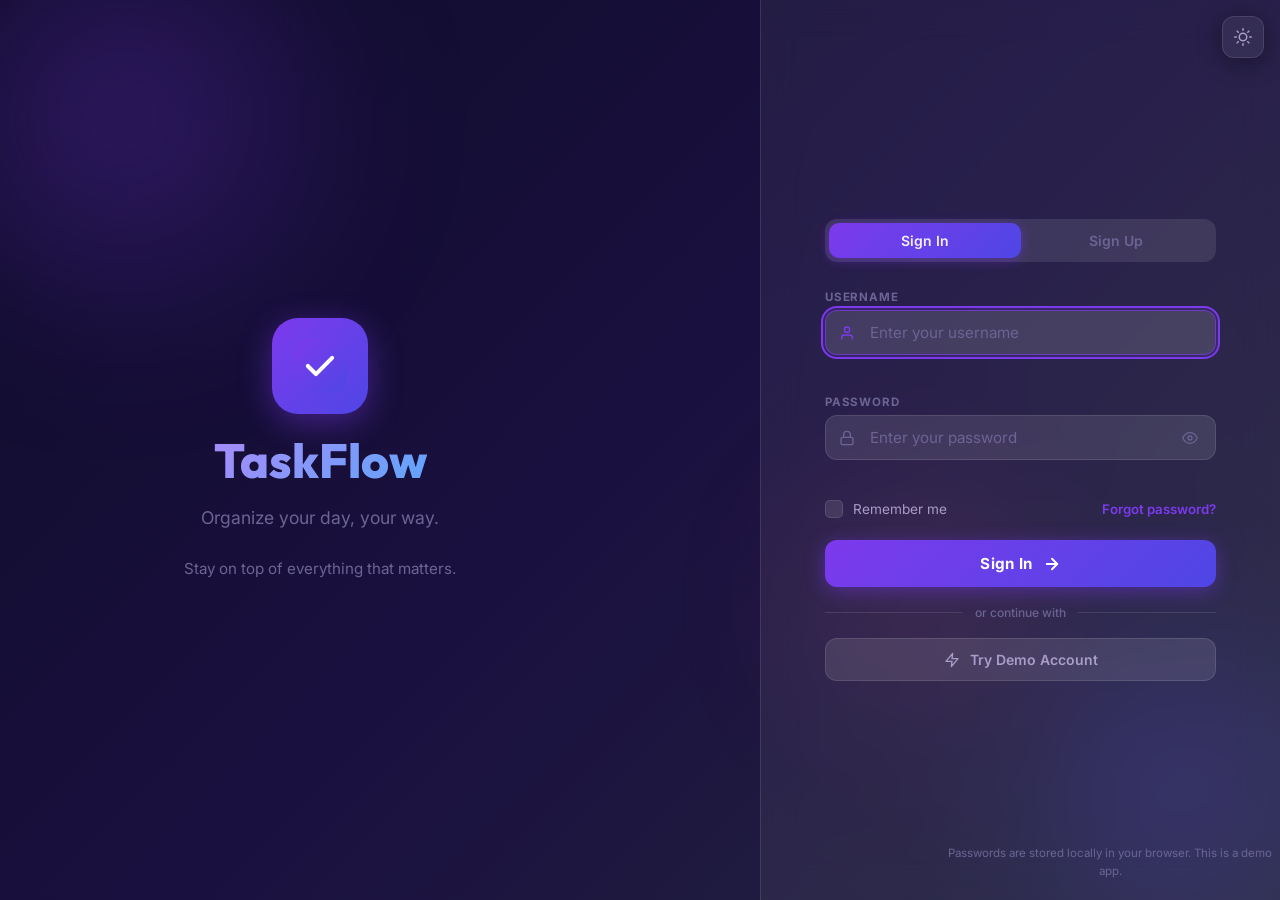
==== login.html @ 22627d4f "Initial commit: TaskFlow To-Do App with login page, glassmorphism UI, drag-and-drop, local storage, " ====
<!DOCTYPE html>
<html lang="en" data-theme="dark">
<head>
  <meta charset="UTF-8" />
  <meta name="viewport" content="width=device-width, initial-scale=1.0" />
  <meta name="description" content="Sign in or create an account to access TaskFlow — your modern to-do list app." />
  <title>TaskFlow — Sign In</title>

  <!-- Google Fonts -->
  <link rel="preconnect" href="https://fonts.googleapis.com" />
  <link rel="preconnect" href="https://fonts.gstatic.com" crossorigin />
  <link href="https://fonts.googleapis.com/css2?family=Inter:wght@300;400;500;600;700;800&family=Outfit:wght@400;600;700;800&display=swap" rel="stylesheet" />

  <link rel="stylesheet" href="login.css" />
</head>
<body>

  <!-- ── Animated background orbs ── -->
  <div class="bg-orbs" aria-hidden="true">
    <div class="orb orb-1"></div>
    <div class="orb orb-2"></div>
    <div class="orb orb-3"></div>
  </div>

  <!-- ── Toast ── -->
  <div id="toast-container" class="toast-container" aria-live="polite" aria-atomic="true"></div>

  <!-- ── Main auth card ── -->
  <main class="auth-wrapper" role="main">

    <!-- Logo / Brand -->
    <div class="auth-brand">
      <div class="brand-logo" aria-hidden="true">
        <svg width="40" height="40" viewBox="0 0 40 40" fill="none" xmlns="http://www.w3.org/2000/svg">
          <rect width="40" height="40" rx="12" fill="url(#brandGrad)"/>
          <path d="M11 20l6 6 12-12" stroke="white" stroke-width="3" stroke-linecap="round" stroke-linejoin="round"/>
          <defs>
            <linearGradient id="brandGrad" x1="0" y1="0" x2="40" y2="40" gradientUnits="userSpaceOnUse">
              <stop stop-color="#7C3AED"/>
              <stop offset="1" stop-color="#4F46E5"/>
            </linearGradient>
          </defs>
        </svg>
      </div>
      <h1 class="brand-name">TaskFlow</h1>
      <p class="brand-tagline">Organize your day, your way.</p>
    </div>

    <!-- Auth Card -->
    <div class="auth-card glass-card" id="auth-card">

      <!-- Tab switcher -->
      <div class="auth-tabs" role="tablist" aria-label="Sign in or create account">
        <button
          class="auth-tab active"
          id="tab-signin"
          role="tab"
          aria-selected="true"
          aria-controls="panel-signin"
          data-tab="signin"
        >Sign In</button>
        <button
          class="auth-tab"
          id="tab-signup"
          role="tab"
          aria-selected="false"
          aria-controls="panel-signup"
          data-tab="signup"
        >Sign Up</button>
        <span class="auth-tab-indicator" id="tab-indicator"></span>
      </div>

      <!-- ─── SIGN IN PANEL ─── -->
      <div class="auth-panel" id="panel-signin" role="tabpanel" aria-labelledby="tab-signin">
        <form id="signin-form" class="auth-form" novalidate autocomplete="on">
          <!-- Username -->
          <div class="field-group">
            <label class="field-label" for="signin-username">Username</label>
            <div class="field-wrap" id="signin-username-wrap">
              <span class="field-icon">
                <svg width="16" height="16" viewBox="0 0 24 24" fill="none" stroke="currentColor" stroke-width="2" stroke-linecap="round" stroke-linejoin="round"><path d="M20 21v-2a4 4 0 0 0-4-4H8a4 4 0 0 0-4 4v2"/><circle cx="12" cy="7" r="4"/></svg>
              </span>
              <input
                type="text"
                id="signin-username"
                class="field-input"
                placeholder="Enter your username"
                autocomplete="username"
                aria-required="true"
                aria-describedby="signin-username-error"
                maxlength="32"
              />
            </div>
            <span class="field-error" id="signin-username-error" role="alert" aria-live="polite"></span>
          </div>

          <!-- Password -->
          <div class="field-group">
            <label class="field-label" for="signin-password">Password</label>
            <div class="field-wrap" id="signin-password-wrap">
              <span class="field-icon">
                <svg width="16" height="16" viewBox="0 0 24 24" fill="none" stroke="currentColor" stroke-width="2" stroke-linecap="round" stroke-linejoin="round"><rect x="3" y="11" width="18" height="11" rx="2" ry="2"/><path d="M7 11V7a5 5 0 0 1 10 0v4"/></svg>
              </span>
              <input
                type="password"
                id="signin-password"
                class="field-input"
                placeholder="Enter your password"
                autocomplete="current-password"
                aria-required="true"
                aria-describedby="signin-password-error"
                maxlength="64"
              />
              <button type="button" class="toggle-pw-btn" data-target="signin-password" aria-label="Show password" title="Toggle password visibility">
                <svg class="eye-open" width="16" height="16" viewBox="0 0 24 24" fill="none" stroke="currentColor" stroke-width="2" stroke-linecap="round" stroke-linejoin="round"><path d="M1 12s4-8 11-8 11 8 11 8-4 8-11 8-11-8-11-8z"/><circle cx="12" cy="12" r="3"/></svg>
                <svg class="eye-closed" width="16" height="16" viewBox="0 0 24 24" fill="none" stroke="currentColor" stroke-width="2" stroke-linecap="round" stroke-linejoin="round" style="display:none"><path d="M17.94 17.94A10.07 10.07 0 0 1 12 20c-7 0-11-8-11-8a18.45 18.45 0 0 1 5.06-5.94"/><path d="M9.9 4.24A9.12 9.12 0 0 1 12 4c7 0 11 8 11 8a18.5 18.5 0 0 1-2.16 3.19"/><line x1="1" y1="1" x2="23" y2="23"/></svg>
              </button>
            </div>
            <span class="field-error" id="signin-password-error" role="alert" aria-live="polite"></span>
          </div>

          <!-- Remember me + Forgot -->
          <div class="form-row-inline">
            <label class="checkbox-label">
              <input type="checkbox" id="remember-me" class="custom-checkbox" />
              <span class="checkbox-visual"></span>
              Remember me
            </label>
            <button type="button" class="link-btn" id="forgot-pw-btn">Forgot password?</button>
          </div>

          <!-- Submit -->
          <button type="submit" class="btn-auth" id="signin-btn">
            <span class="btn-auth-text">Sign In</span>
            <span class="btn-auth-spinner spinner" aria-hidden="true" hidden></span>
            <svg class="btn-auth-arrow" width="18" height="18" viewBox="0 0 24 24" fill="none" stroke="currentColor" stroke-width="2.5" stroke-linecap="round" stroke-linejoin="round"><line x1="5" y1="12" x2="19" y2="12"/><polyline points="12 5 19 12 12 19"/></svg>
          </button>

          <!-- Divider -->
          <div class="divider"><span>or continue with</span></div>

          <!-- Demo account shortcut -->
          <button type="button" class="btn-demo" id="demo-login-btn">
            <svg width="16" height="16" viewBox="0 0 24 24" fill="none" stroke="currentColor" stroke-width="2" stroke-linecap="round" stroke-linejoin="round"><polygon points="13 2 3 14 12 14 11 22 21 10 12 10 13 2"/></svg>
            Try Demo Account
          </button>
        </form>
      </div><!-- /panel-signin -->

      <!-- ─── SIGN UP PANEL ─── -->
      <div class="auth-panel hidden" id="panel-signup" role="tabpanel" aria-labelledby="tab-signup">
        <form id="signup-form" class="auth-form" novalidate autocomplete="on">

          <!-- Full Name -->
          <div class="field-group">
            <label class="field-label" for="signup-name">Full Name</label>
            <div class="field-wrap" id="signup-name-wrap">
              <span class="field-icon">
                <svg width="16" height="16" viewBox="0 0 24 24" fill="none" stroke="currentColor" stroke-width="2" stroke-linecap="round" stroke-linejoin="round"><path d="M20 21v-2a4 4 0 0 0-4-4H8a4 4 0 0 0-4 4v2"/><circle cx="12" cy="7" r="4"/></svg>
              </span>
              <input
                type="text"
                id="signup-name"
                class="field-input"
                placeholder="Your full name"
                autocomplete="name"
                aria-required="true"
                aria-describedby="signup-name-error"
                maxlength="64"
              />
            </div>
            <span class="field-error" id="signup-name-error" role="alert" aria-live="polite"></span>
          </div>

          <!-- Username -->
          <div class="field-group">
            <label class="field-label" for="signup-username">Username</label>
            <div class="field-wrap" id="signup-username-wrap">
              <span class="field-icon">
                <svg width="16" height="16" viewBox="0 0 24 24" fill="none" stroke="currentColor" stroke-width="2" stroke-linecap="round" stroke-linejoin="round"><circle cx="12" cy="12" r="4"/><path d="M16 8v5a3 3 0 0 0 6 0v-1a10 10 0 1 0-3.92 7.94"/></svg>
              </span>
              <input
                type="text"
                id="signup-username"
                class="field-input"
                placeholder="Choose a username"
                autocomplete="username"
                aria-required="true"
                aria-describedby="signup-username-error"
                maxlength="32"
              />
            </div>
            <span class="field-error" id="signup-username-error" role="alert" aria-live="polite"></span>
          </div>

          <!-- Password -->
          <div class="field-group">
            <label class="field-label" for="signup-password">Password</label>
            <div class="field-wrap" id="signup-password-wrap">
              <span class="field-icon">
                <svg width="16" height="16" viewBox="0 0 24 24" fill="none" stroke="currentColor" stroke-width="2" stroke-linecap="round" stroke-linejoin="round"><rect x="3" y="11" width="18" height="11" rx="2" ry="2"/><path d="M7 11V7a5 5 0 0 1 10 0v4"/></svg>
              </span>
              <input
                type="password"
                id="signup-password"
                class="field-input"
                placeholder="Create a strong password"
                autocomplete="new-password"
                aria-required="true"
                aria-describedby="signup-password-hint signup-password-error"
                maxlength="64"
              />
              <button type="button" class="toggle-pw-btn" data-target="signup-password" aria-label="Show password" title="Toggle password visibility">
                <svg class="eye-open" width="16" height="16" viewBox="0 0 24 24" fill="none" stroke="currentColor" stroke-width="2" stroke-linecap="round" stroke-linejoin="round"><path d="M1 12s4-8 11-8 11 8 11 8-4 8-11 8-11-8-11-8z"/><circle cx="12" cy="12" r="3"/></svg>
                <svg class="eye-closed" width="16" height="16" viewBox="0 0 24 24" fill="none" stroke="currentColor" stroke-width="2" stroke-linecap="round" stroke-linejoin="round" style="display:none"><path d="M17.94 17.94A10.07 10.07 0 0 1 12 20c-7 0-11-8-11-8a18.45 18.45 0 0 1 5.06-5.94"/><path d="M9.9 4.24A9.12 9.12 0 0 1 12 4c7 0 11 8 11 8a18.5 18.5 0 0 1-2.16 3.19"/><line x1="1" y1="1" x2="23" y2="23"/></svg>
              </button>
            </div>
            <!-- Password strength bar -->
            <div class="pw-strength-bar" id="pw-strength-bar" aria-hidden="true">
              <div class="pw-strength-fill" id="pw-strength-fill"></div>
            </div>
            <span class="pw-strength-label" id="pw-strength-label" aria-live="polite"></span>
            <span class="field-error" id="signup-password-error" role="alert" aria-live="polite"></span>
          </div>

          <!-- Confirm Password -->
          <div class="field-group">
            <label class="field-label" for="signup-confirm">Confirm Password</label>
            <div class="field-wrap" id="signup-confirm-wrap">
              <span class="field-icon">
                <svg width="16" height="16" viewBox="0 0 24 24" fill="none" stroke="currentColor" stroke-width="2" stroke-linecap="round" stroke-linejoin="round"><path d="M12 22s8-4 8-10V5l-8-3-8 3v7c0 6 8 10 8 10z"/></svg>
              </span>
              <input
                type="password"
                id="signup-confirm"
                class="field-input"
                placeholder="Re-enter your password"
                autocomplete="new-password"
                aria-required="true"
                aria-describedby="signup-confirm-error"
                maxlength="64"
              />
            </div>
            <span class="field-error" id="signup-confirm-error" role="alert" aria-live="polite"></span>
          </div>

          <!-- Terms -->
          <label class="checkbox-label" for="accept-terms">
            <input type="checkbox" id="accept-terms" class="custom-checkbox" aria-required="true" />
            <span class="checkbox-visual"></span>
            I agree to the <button type="button" class="link-btn">Terms of Service</button>
          </label>

          <!-- Submit -->
          <button type="submit" class="btn-auth" id="signup-btn">
            <span class="btn-auth-text">Create Account</span>
            <span class="btn-auth-spinner spinner" aria-hidden="true" hidden></span>
            <svg class="btn-auth-arrow" width="18" height="18" viewBox="0 0 24 24" fill="none" stroke="currentColor" stroke-width="2.5" stroke-linecap="round" stroke-linejoin="round"><line x1="5" y1="12" x2="19" y2="12"/><polyline points="12 5 19 12 12 19"/></svg>
          </button>
        </form>
      </div><!-- /panel-signup -->

    </div><!-- /auth-card -->

    <!-- Footer note -->
    <p class="auth-footer-note">
      Passwords are stored locally in your browser. This is a demo app.
    </p>

  </main>

  <!-- Theme toggle (floating) -->
  <button id="theme-toggle-btn" class="theme-float-btn" aria-label="Toggle dark/light mode" title="Toggle theme (Ctrl+D)">
    <svg id="theme-icon-dark" width="18" height="18" viewBox="0 0 24 24" fill="none" stroke="currentColor" stroke-width="2" stroke-linecap="round" stroke-linejoin="round"><circle cx="12" cy="12" r="5"/><line x1="12" y1="1" x2="12" y2="3"/><line x1="12" y1="21" x2="12" y2="23"/><line x1="4.22" y1="4.22" x2="5.64" y2="5.64"/><line x1="18.36" y1="18.36" x2="19.78" y2="19.78"/><line x1="1" y1="12" x2="3" y2="12"/><line x1="21" y1="12" x2="23" y2="12"/><line x1="4.22" y1="19.78" x2="5.64" y2="18.36"/><line x1="18.36" y1="5.64" x2="19.78" y2="4.22"/></svg>
    <svg id="theme-icon-light" width="18" height="18" viewBox="0 0 24 24" fill="none" stroke="currentColor" stroke-width="2" stroke-linecap="round" stroke-linejoin="round" style="display:none"><path d="M21 12.79A9 9 0 1 1 11.21 3 7 7 0 0 0 21 12.79z"/></svg>
  </button>

  <script src="login.js"></script>
</body>
</html>
---- login.css ----
/* ===================================================================
   TaskFlow — Login Page | login.css
   Fully responsive: mobile-first → desktop
   =================================================================== */

/* ─── 1. SHARED TOKENS (mirrors main app) ─── */
:root {
  --bg-start:  #0f0c29;
  --bg-mid:    #1a1040;
  --bg-end:    #24243e;

  --surface-1:     rgba(255,255,255,0.06);
  --surface-2:     rgba(255,255,255,0.10);
  --surface-hover: rgba(255,255,255,0.13);
  --border:        rgba(255,255,255,0.11);
  --border-focus:  rgba(124,58,237,0.70);

  --text-primary:   #f0eeff;
  --text-secondary: #a89ec9;
  --text-muted:     #6b6494;

  --accent:       #7C3AED;
  --accent-hover: #6d28d9;
  --accent-glow:  rgba(124,58,237,0.45);
  --accent-light: rgba(124,58,237,0.18);

  --success:      #10b981;
  --warning:      #f59e0b;
  --danger:       #ef4444;
  --danger-light: rgba(239,68,68,0.15);

  --font-sans:    'Inter',  system-ui, sans-serif;
  --font-heading: 'Outfit', system-ui, sans-serif;

  --radius-sm:   6px;
  --radius-md:   12px;
  --radius-lg:   18px;
  --radius-xl:   24px;
  --radius-full: 9999px;

  --shadow-md: 0 4px 24px rgba(0,0,0,0.4);
  --shadow-lg: 0 8px 48px rgba(0,0,0,0.55);

  --transition: 0.22s ease;
}

/* ─── Light theme ─── */
[data-theme="light"] {
  --bg-start: #f3f0ff;
  --bg-mid:   #eef2ff;
  --bg-end:   #faf5ff;

  --surface-1:     rgba(124,58,237,0.05);
  --surface-2:     rgba(124,58,237,0.09);
  --surface-hover: rgba(124,58,237,0.13);
  --border:        rgba(124,58,237,0.16);

  --text-primary:   #1e1b4b;
  --text-secondary: #4c1d95;
  --text-muted:     #7c6fa0;
}

/* ─── 2. RESET ─── */
*, *::before, *::after { box-sizing: border-box; margin: 0; padding: 0; }
html { font-size: 16px; scroll-behavior: smooth; }
body {
  font-family: var(--font-sans);
  min-height: 100vh;
  display: flex;
  align-items: center;
  justify-content: center;
  background: linear-gradient(135deg, var(--bg-start), var(--bg-mid) 50%, var(--bg-end));
  background-attachment: fixed;
  color: var(--text-primary);
  padding: 20px 16px;
  overflow-x: hidden;
  transition: background 0.4s ease, color 0.4s ease;
}
button { cursor: pointer; font-family: inherit; border: none; background: none; }
input  { font-family: inherit; }
ul { list-style: none; }
::selection { background: var(--accent-light); }

/* ─── 3. ANIMATED BG ORBS ─── */
.bg-orbs {
  position: fixed;
  inset: 0;
  pointer-events: none;
  z-index: 0;
  overflow: hidden;
}
.orb {
  position: absolute;
  border-radius: 50%;
  filter: blur(80px);
  opacity: 0.35;
  animation: floatOrb 18s ease-in-out infinite;
}
.orb-1 {
  width: min(500px, 80vw);
  height: min(500px, 80vw);
  background: radial-gradient(circle, #7C3AED, transparent 70%);
  top: -15%;
  left: -10%;
  animation-duration: 20s;
}
.orb-2 {
  width: min(400px, 65vw);
  height: min(400px, 65vw);
  background: radial-gradient(circle, #4F46E5, transparent 70%);
  bottom: -10%;
  right: -8%;
  animation-duration: 25s;
  animation-delay: -8s;
}
.orb-3 {
  width: min(300px, 50vw);
  height: min(300px, 50vw);
  background: radial-gradient(circle, #ec4899, transparent 70%);
  top: 50%;
  left: 60%;
  animation-duration: 30s;
  animation-delay: -15s;
  opacity: 0.20;
}
@keyframes floatOrb {
  0%,100% { transform: translate(0, 0) scale(1); }
  33%      { transform: translate(30px, -40px) scale(1.05); }
  66%      { transform: translate(-20px, 20px) scale(0.95); }
}

/* ─── 4. TOAST ─── */
.toast-container {
  position: fixed;
  bottom: 20px;
  right: 20px;
  z-index: 9999;
  display: flex;
  flex-direction: column;
  gap: 10px;
  pointer-events: none;
  max-width: calc(100vw - 40px);
}
.toast {
  display: flex;
  align-items: center;
  gap: 12px;
  padding: 13px 18px;
  border-radius: var(--radius-lg);
  background: var(--surface-1);
  backdrop-filter: blur(20px);
  -webkit-backdrop-filter: blur(20px);
  border: 1px solid var(--border);
  box-shadow: var(--shadow-lg);
  font-size: 0.875rem;
  font-weight: 500;
  color: var(--text-primary);
  pointer-events: all;
  position: relative;
  overflow: hidden;
  animation: toastIn 0.35s cubic-bezier(0.34,1.56,0.64,1);
}
.toast::before { content:''; position:absolute; left:0; top:0; height:100%; width:4px; }
.toast.success::before { background: var(--success); }
.toast.error::before   { background: var(--danger);  }
.toast.warning::before { background: var(--warning); }
.toast.info::before    { background: #3b82f6; }
.toast.hide { animation: toastOut 0.28s ease forwards; }
.toast-icon { font-size: 1.1rem; flex-shrink: 0; }
@keyframes toastIn  { from { opacity:0; transform:translateX(40px) scale(0.9); } to { opacity:1; transform:none; } }
@keyframes toastOut { from { opacity:1; transform:none; } to { opacity:0; transform:translateX(40px) scale(0.9); } }

/* ─── 5. GLASS CARD ─── */
.glass-card {
  background: var(--surface-1);
  backdrop-filter: blur(20px);
  -webkit-backdrop-filter: blur(20px);
  border: 1px solid var(--border);
  border-radius: var(--radius-xl);
  box-shadow: var(--shadow-lg);
}

/* ─── 6. AUTH WRAPPER — LAYOUT ─── */
.auth-wrapper {
  position: relative;
  z-index: 10;
  width: 100%;
  max-width: 460px;
  display: flex;
  flex-direction: column;
  align-items: center;
  gap: 24px;
}

/* ─── 7. BRAND / LOGO ─── */
.auth-brand {
  display: flex;
  flex-direction: column;
  align-items: center;
  gap: 8px;
  text-align: center;
}
.brand-logo {
  width: 64px;
  height: 64px;
  display: flex;
  align-items: center;
  justify-content: center;
  border-radius: 18px;
  background: linear-gradient(135deg,#7C3AED,#4F46E5);
  box-shadow: 0 8px 32px var(--accent-glow);
  animation: logoPulse 3s ease-in-out infinite;
}
.brand-logo svg { width: 36px; height: 36px; }
@keyframes logoPulse {
  0%,100% { box-shadow: 0 8px 32px var(--accent-glow); }
  50%      { box-shadow: 0 8px 48px rgba(124,58,237,0.65); }
}
.brand-name {
  font-family: var(--font-heading);
  font-size: clamp(1.6rem, 5vw, 2rem);
  font-weight: 800;
  background: linear-gradient(135deg,#a78bfa,#60a5fa);
  -webkit-background-clip: text;
  -webkit-text-fill-color: transparent;
  background-clip: text;
  line-height: 1.1;
}
.brand-tagline {
  font-size: clamp(0.8rem, 2.5vw, 0.9rem);
  color: var(--text-muted);
  font-weight: 400;
}

/* ─── 8. AUTH CARD ─── */
.auth-card {
  width: 100%;
  padding: clamp(20px, 5vw, 36px);
  display: flex;
  flex-direction: column;
  gap: 24px;
}

/* ─── 9. TABS ─── */
.auth-tabs {
  position: relative;
  display: flex;
  background: var(--surface-2);
  border-radius: var(--radius-md);
  padding: 4px;
  gap: 0;
}
.auth-tab {
  flex: 1;
  padding: 9px 16px;
  font-size: clamp(0.8rem, 2.5vw, 0.875rem);
  font-weight: 600;
  color: var(--text-muted);
  border-radius: calc(var(--radius-md) - 2px);
  transition: color var(--transition);
  position: relative;
  z-index: 1;
  background: transparent;
  text-align: center;
}
.auth-tab.active { color: var(--text-primary); }
.auth-tab-indicator {
  position: absolute;
  top: 4px;
  bottom: 4px;
  left: 4px;
  width: calc(50% - 4px);
  background: linear-gradient(135deg,var(--accent),#4F46E5);
  border-radius: calc(var(--radius-md) - 2px);
  box-shadow: 0 2px 12px var(--accent-glow);
  transition: transform 0.3s cubic-bezier(0.4,0,0.2,1);
  z-index: 0;
}
.auth-tab-indicator.signup { transform: translateX(100%); }

/* ─── 10. PANELS ─── */
.auth-panel { display: flex; flex-direction: column; }
.auth-panel.hidden { display: none; }

/* ─── 11. FORM ─── */
.auth-form {
  display: flex;
  flex-direction: column;
  gap: 16px;
}

/* ─── 12. FIELD GROUP ─── */
.field-group {
  display: flex;
  flex-direction: column;
  gap: 6px;
}
.field-label {
  font-size: 0.72rem;
  font-weight: 700;
  letter-spacing: 0.07em;
  text-transform: uppercase;
  color: var(--text-muted);
}
.field-wrap {
  position: relative;
  display: flex;
  align-items: center;
}
.field-icon {
  position: absolute;
  left: 14px;
  color: var(--text-muted);
  display: flex;
  align-items: center;
  pointer-events: none;
  transition: color var(--transition);
  flex-shrink: 0;
}
.field-input {
  width: 100%;
  padding: 12px 44px 12px 44px;
  background: var(--surface-2);
  border: 1.5px solid var(--border);
  border-radius: var(--radius-md);
  color: var(--text-primary);
  font-size: clamp(0.85rem, 2.5vw, 0.95rem);
  outline: none;
  transition: border-color var(--transition), box-shadow var(--transition), background var(--transition);
}
.field-input::placeholder { color: var(--text-muted); }
.field-input:focus {
  border-color: var(--border-focus);
  box-shadow: 0 0 0 3px rgba(124,58,237,0.18);
  background: var(--surface-hover);
}
/* Icon turns accent when input focused */
.field-wrap:focus-within .field-icon { color: var(--accent); }

/* Validation states */
.field-wrap.valid   .field-input { border-color: var(--success); }
.field-wrap.invalid .field-input { border-color: var(--danger); box-shadow: 0 0 0 3px rgba(239,68,68,0.15); }

.field-error {
  font-size: 0.75rem;
  color: var(--danger);
  min-height: 16px;
  transition: opacity var(--transition);
}
.field-error:empty { opacity: 0; }

/* Toggle password button */
.toggle-pw-btn {
  position: absolute;
  right: 12px;
  display: flex;
  align-items: center;
  justify-content: center;
  width: 28px;
  height: 28px;
  color: var(--text-muted);
  border-radius: var(--radius-sm);
  transition: color var(--transition), background var(--transition);
}
.toggle-pw-btn:hover { color: var(--text-primary); background: var(--surface-hover); }

/* No right-padding when no toggle button */
.field-wrap:not(:has(.toggle-pw-btn)) .field-input { padding-right: 14px; }

/* ─── 13. INLINE ROW ─── */
.form-row-inline {
  display: flex;
  align-items: center;
  justify-content: space-between;
  flex-wrap: wrap;
  gap: 8px;
}

/* ─── 14. CHECKBOX ─── */
.checkbox-label {
  display: flex;
  align-items: center;
  gap: 10px;
  font-size: 0.85rem;
  color: var(--text-secondary);
  cursor: pointer;
  user-select: none;
  flex-wrap: wrap;
}
.custom-checkbox { position: absolute; opacity: 0; width: 0; height: 0; }
.checkbox-visual {
  width: 18px;
  height: 18px;
  min-width: 18px;
  border-radius: 5px;
  border: 1.5px solid var(--border);
  background: var(--surface-2);
  display: flex;
  align-items: center;
  justify-content: center;
  transition: all var(--transition);
  position: relative;
}
.custom-checkbox:checked + .checkbox-visual {
  background: linear-gradient(135deg,var(--accent),#4F46E5);
  border-color: transparent;
  box-shadow: 0 2px 8px var(--accent-glow);
}
.custom-checkbox:checked + .checkbox-visual::after {
  content: '';
  display: block;
  width: 10px;
  height: 6px;
  border-left: 2px solid #fff;
  border-bottom: 2px solid #fff;
  transform: rotate(-45deg) translate(1px,-1px);
}
.custom-checkbox:focus-visible + .checkbox-visual { outline: 2px solid var(--accent); outline-offset: 2px; }

/* ─── 15. LINK BUTTON ─── */
.link-btn {
  font-size: 0.83rem;
  font-weight: 600;
  color: var(--accent);
  background: none;
  border: none;
  padding: 0;
  cursor: pointer;
  transition: opacity var(--transition);
  text-decoration: underline;
  text-decoration-color: transparent;
  text-underline-offset: 2px;
}
.link-btn:hover { opacity: 0.8; text-decoration-color: currentColor; }

/* ─── 16. PRIMARY AUTH BUTTON ─── */
.btn-auth {
  width: 100%;
  display: flex;
  align-items: center;
  justify-content: center;
  gap: 10px;
  padding: 14px 20px;
  margin-top: 4px;
  background: linear-gradient(135deg,var(--accent),#4F46E5);
  color: #fff;
  border-radius: var(--radius-md);
  font-size: clamp(0.875rem, 2.5vw, 0.95rem);
  font-weight: 700;
  letter-spacing: 0.02em;
  box-shadow: 0 4px 20px var(--accent-glow);
  transition: filter var(--transition), transform var(--transition), box-shadow var(--transition);
  border: none;
  cursor: pointer;
  position: relative;
  overflow: hidden;
}
.btn-auth::before {
  content: '';
  position: absolute;
  inset: 0;
  background: linear-gradient(135deg,rgba(255,255,255,0.15),transparent);
  opacity: 0;
  transition: opacity var(--transition);
}
.btn-auth:hover:not(:disabled) {
  filter: brightness(1.1);
  transform: translateY(-2px);
  box-shadow: 0 6px 30px var(--accent-glow);
}
.btn-auth:hover::before { opacity: 1; }
.btn-auth:active:not(:disabled) { transform: translateY(0); }
.btn-auth:disabled {
  opacity: 0.6;
  cursor: not-allowed;
  transform: none;
  filter: none;
}
.btn-auth-arrow { flex-shrink: 0; transition: transform var(--transition); }
.btn-auth:hover:not(:disabled) .btn-auth-arrow { transform: translateX(4px); }

/* Spinner */
.spinner {
  width: 18px;
  height: 18px;
  border: 2px solid rgba(255,255,255,0.3);
  border-top-color: #fff;
  border-radius: 50%;
  animation: spin 0.7s linear infinite;
  flex-shrink: 0;
}
@keyframes spin { to { transform: rotate(360deg); } }

/* ─── 17. DIVIDER ─── */
.divider {
  display: flex;
  align-items: center;
  gap: 12px;
  color: var(--text-muted);
  font-size: 0.75rem;
  font-weight: 500;
}
.divider::before,.divider::after {
  content: '';
  flex: 1;
  height: 1px;
  background: var(--border);
}

/* ─── 18. DEMO BUTTON ─── */
.btn-demo {
  width: 100%;
  display: flex;
  align-items: center;
  justify-content: center;
  gap: 10px;
  padding: 12px 20px;
  background: var(--surface-2);
  border: 1.5px solid var(--border);
  border-radius: var(--radius-md);
  color: var(--text-secondary);
  font-size: clamp(0.825rem, 2.5vw, 0.875rem);
  font-weight: 600;
  transition: all var(--transition);
  cursor: pointer;
}
.btn-demo:hover {
  background: var(--accent-light);
  border-color: rgba(124,58,237,0.4);
  color: var(--text-primary);
  transform: translateY(-1px);
}
.btn-demo:active { transform: translateY(0); }

/* ─── 19. PASSWORD STRENGTH ─── */
.pw-strength-bar {
  height: 4px;
  background: var(--surface-2);
  border-radius: var(--radius-full);
  overflow: hidden;
  margin-top: 2px;
}
.pw-strength-fill {
  height: 100%;
  width: 0%;
  border-radius: var(--radius-full);
  transition: width 0.4s ease, background 0.4s ease;
}
.pw-strength-label {
  font-size: 0.72rem;
  font-weight: 600;
  margin-top: 2px;
  min-height: 14px;
  transition: color 0.3s;
}

/* ─── 20. FOOTER NOTE ─── */
.auth-footer-note {
  font-size: 0.72rem;
  color: var(--text-muted);
  text-align: center;
  max-width: 340px;
  line-height: 1.5;
}

/* ─── 21. FLOATING THEME BUTTON ─── */
.theme-float-btn {
  position: fixed;
  top: 16px;
  right: 16px;
  z-index: 100;
  width: 42px;
  height: 42px;
  display: flex;
  align-items: center;
  justify-content: center;
  border-radius: var(--radius-md);
  background: var(--surface-1);
  backdrop-filter: blur(12px);
  -webkit-backdrop-filter: blur(12px);
  border: 1px solid var(--border);
  color: var(--text-secondary);
  transition: all var(--transition);
  box-shadow: var(--shadow-md);
}
.theme-float-btn:hover { background: var(--surface-hover); color: var(--text-primary); }

/* ─── 22. SHAKE ANIMATION ─── */
@keyframes shake {
  0%,100% { transform: translateX(0); }
  20%      { transform: translateX(-8px); }
  40%      { transform: translateX(8px); }
  60%      { transform: translateX(-5px); }
  80%      { transform: translateX(5px); }
}
.shake { animation: shake 0.4s ease; }

/* ─── 23. CARD ENTRANCE ─── */
@keyframes cardIn {
  from { opacity: 0; transform: translateY(24px) scale(0.97); }
  to   { opacity: 1; transform: none; }
}
.auth-card { animation: cardIn 0.5s cubic-bezier(0.34,1.2,0.64,1) both; }
.auth-brand { animation: cardIn 0.45s cubic-bezier(0.34,1.2,0.64,1) 0.05s both; }

/* ─── 24. SCROLLBAR ─── */
::-webkit-scrollbar { width: 5px; }
::-webkit-scrollbar-track { background: transparent; }
::-webkit-scrollbar-thumb { background: var(--border); border-radius: 99px; }

/* ─── 25. FOCUS VISIBLE ─── */
:focus-visible { outline: 2px solid var(--accent); outline-offset: 2px; }

/* ===================================================================
   RESPONSIVE BREAKPOINTS
   Mobile-first: styles above are base (mobile).
   Progressively enhanced for larger screens.
   =================================================================== */

/* ── Tiny phones (≤ 360px) ── */
@media (max-width: 360px) {
  body { padding: 16px 12px; }
  .auth-card { padding: 18px 14px; border-radius: var(--radius-lg); }
  .brand-logo { width: 52px; height: 52px; border-radius: 14px; }
  .brand-logo svg { width: 28px; height: 28px; }
  .auth-tab { padding: 8px 10px; font-size: 0.78rem; }
  .field-input { font-size: 0.85rem; padding: 11px 40px 11px 40px; }
  .btn-auth { padding: 12px 16px; font-size: 0.875rem; }
  .form-row-inline { flex-direction: column; align-items: flex-start; }
}

/* ── Small phones (361–480px) ── */
@media (min-width: 361px) and (max-width: 480px) {
  .auth-card { padding: 22px 18px; }
}

/* ── Tablets & above (≥ 600px) ── */
@media (min-width: 600px) {
  body { padding: 32px 24px; }
  .auth-wrapper { gap: 28px; }
  .auth-card { padding: 36px 40px; }
  .brand-logo { width: 72px; height: 72px; border-radius: 20px; }
  .brand-logo svg { width: 40px; height: 40px; }
  .auth-form { gap: 18px; }
}

/* ── Desktop (≥ 1024px) ── */
@media (min-width: 1024px) {
  /* Two-column split layout on large screens */
  body {
    align-items: stretch;
    padding: 0;
  }
  .auth-wrapper {
    max-width: 100%;
    min-height: 100vh;
    flex-direction: row;
    border-radius: 0;
    gap: 0;
  }

  /* Left panel — hero / branding */
  .auth-wrapper::before {
    content: '';
    display: block;
    flex: 1;
    background:
      linear-gradient(160deg, rgba(124,58,237,0.55) 0%, rgba(79,70,229,0.40) 60%, transparent 100%),
      linear-gradient(135deg, var(--bg-start), var(--bg-mid));
    border-right: 1px solid var(--border);
  }

  /* Brand on the left */
  .auth-brand {
    position: fixed;
    left: 0;
    top: 0;
    width: 50%;
    height: 100vh;
    display: flex;
    flex-direction: column;
    align-items: center;
    justify-content: center;
    gap: 20px;
    padding: 40px;
    pointer-events: none;
    animation: none;
    opacity: 1;
    transform: none;
  }
  .brand-logo { width: 96px; height: 96px; border-radius: 26px; }
  .brand-logo svg { width: 54px; height: 54px; }
  .brand-name { font-size: 3rem; }
  .brand-tagline { font-size: 1.1rem; }

  /* Desktop hero extra text */
  .auth-brand::after {
    content: 'Stay on top of everything that matters.';
    display: block;
    font-size: 0.95rem;
    color: var(--text-muted);
    text-align: center;
    max-width: 300px;
    line-height: 1.7;
    margin-top: 8px;
  }

  /* Right panel — form */
  .auth-card {
    flex: 0 0 50%;
    min-height: 100vh;
    border-radius: 0;
    max-width: 520px;
    padding: 0 clamp(32px, 5vw, 64px);
    justify-content: center;
    border: none;
    border-left: 1px solid var(--border);
    box-shadow: none;
    animation: slideFromRight 0.5s cubic-bezier(0.34,1.2,0.64,1) both;
    margin-left: auto;
    gap: 28px;
  }

  .auth-footer-note {
    position: fixed;
    bottom: 20px;
    right: 0;
    width: 50%;
    text-align: center;
  }
}

@keyframes slideFromRight {
  from { opacity: 0; transform: translateX(30px); }
  to   { opacity: 1; transform: none; }
}

/* ── Large desktop (≥ 1440px) ── */
@media (min-width: 1440px) {
  .auth-card { max-width: 560px; padding: 0 80px; }
}
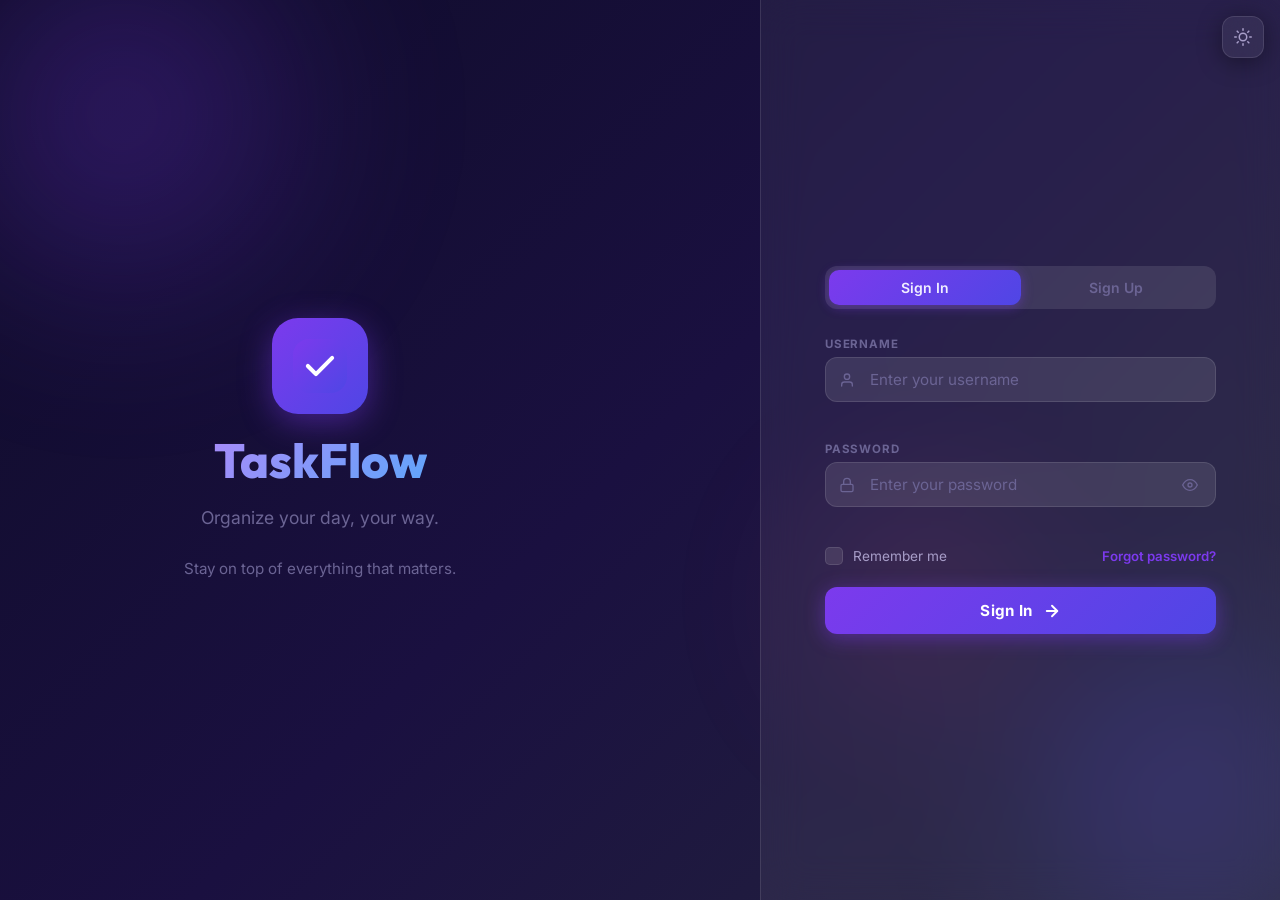
==== commit eda46ef5: "Update login page: add left side background image, remove demo button and footer note" ====
--- a/login.html
+++ b/login.html
@@ -136,14 +136,6 @@
             <svg class="btn-auth-arrow" width="18" height="18" viewBox="0 0 24 24" fill="none" stroke="currentColor" stroke-width="2.5" stroke-linecap="round" stroke-linejoin="round"><line x1="5" y1="12" x2="19" y2="12"/><polyline points="12 5 19 12 12 19"/></svg>
           </button>
 
-          <!-- Divider -->
-          <div class="divider"><span>or continue with</span></div>
-
-          <!-- Demo account shortcut -->
-          <button type="button" class="btn-demo" id="demo-login-btn">
-            <svg width="16" height="16" viewBox="0 0 24 24" fill="none" stroke="currentColor" stroke-width="2" stroke-linecap="round" stroke-linejoin="round"><polygon points="13 2 3 14 12 14 11 22 21 10 12 10 13 2"/></svg>
-            Try Demo Account
-          </button>
         </form>
       </div><!-- /panel-signin -->
 
@@ -262,10 +254,7 @@
 
     </div><!-- /auth-card -->
 
-    <!-- Footer note -->
-    <p class="auth-footer-note">
-      Passwords are stored locally in your browser. This is a demo app.
-    </p>
+
 
   </main>
 
--- a/login.css
+++ b/login.css
@@ -659,14 +659,14 @@
     gap: 0;
   }
 
-  /* Left panel — hero / branding */
+  /* Left panel — hero / branding image */
   .auth-wrapper::before {
     content: '';
     display: block;
     flex: 1;
     background:
-      linear-gradient(160deg, rgba(124,58,237,0.55) 0%, rgba(79,70,229,0.40) 60%, transparent 100%),
-      linear-gradient(135deg, var(--bg-start), var(--bg-mid));
+      linear-gradient(160deg, rgba(15,12,41,0.35) 0%, rgba(124,58,237,0.25) 50%, rgba(15,12,41,0.55) 100%),
+      url('assets/login-bg.png') center center / cover no-repeat;
     border-right: 1px solid var(--border);
   }
 
@@ -721,13 +721,7 @@
     gap: 28px;
   }
 
-  .auth-footer-note {
-    position: fixed;
-    bottom: 20px;
-    right: 0;
-    width: 50%;
-    text-align: center;
-  }
+
 }
 
 @keyframes slideFromRight {
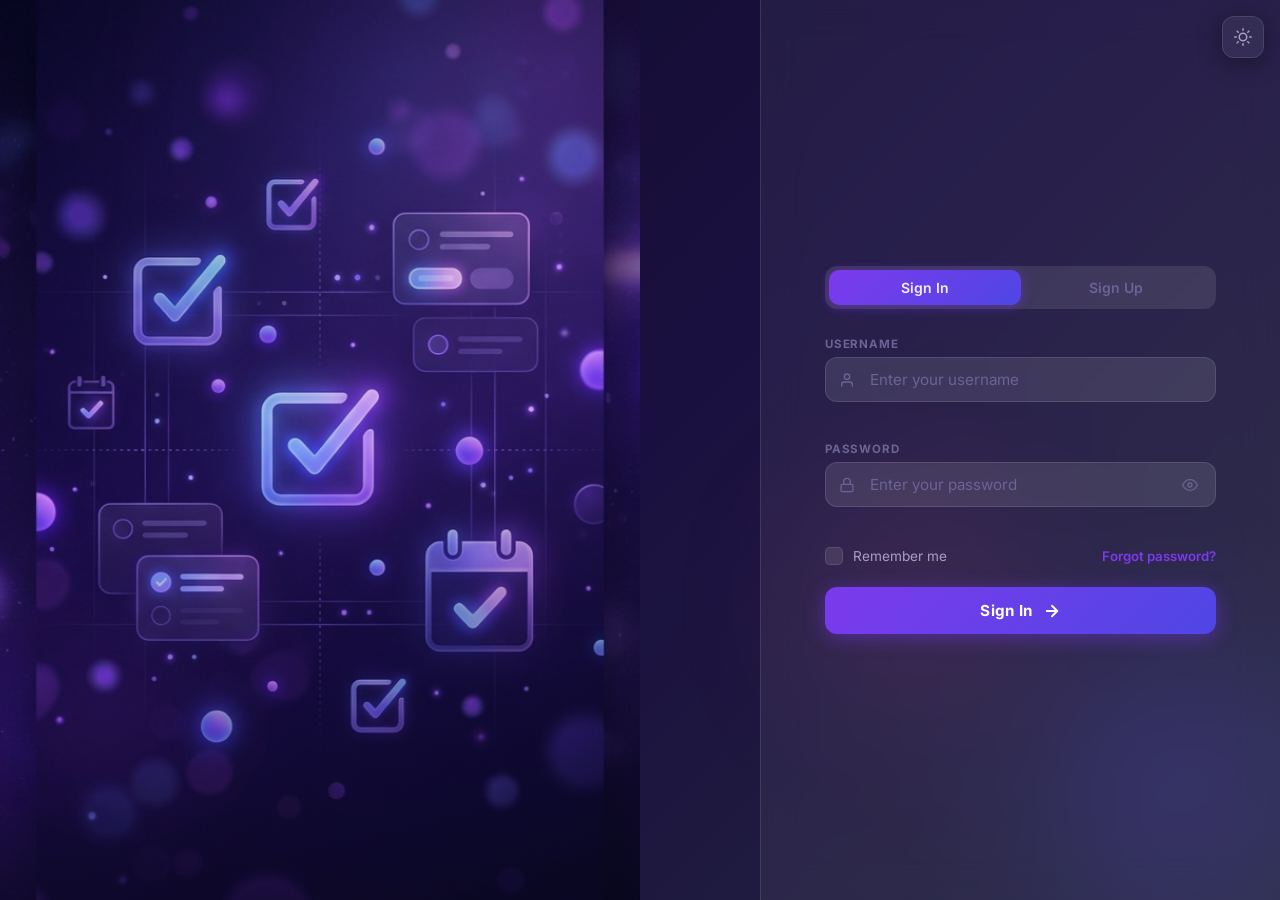
==== commit 2c5d21e3: "Add animated moving background image to login page" ====
--- a/login.html
+++ b/login.html
@@ -27,6 +27,10 @@
 
   <!-- ── Main auth card ── -->
   <main class="auth-wrapper" role="main">
+    <div class="hero-bg-container" aria-hidden="true">
+      <div class="hero-bg-image"></div>
+      <div class="hero-bg-overlay"></div>
+    </div>
 
     <!-- Logo / Brand -->
     <div class="auth-brand">
--- a/login.css
+++ b/login.css
@@ -659,15 +659,43 @@
     gap: 0;
   }
 
-  /* Left panel — hero / branding image */
+  /* Left panel — hero moving background image */
   .auth-wrapper::before {
     content: '';
     display: block;
     flex: 1;
-    background:
-      linear-gradient(160deg, rgba(15,12,41,0.35) 0%, rgba(124,58,237,0.25) 50%, rgba(15,12,41,0.55) 100%),
-      url('assets/login-bg.png') center center / cover no-repeat;
+    background: rgba(15,12,41,0.5);
     border-right: 1px solid var(--border);
+  }
+
+  .hero-bg-container {
+    display: block;
+    position: fixed;
+    top: 0;
+    left: 0;
+    width: 50%;
+    height: 100vh;
+    overflow: hidden;
+    z-index: 1;
+    pointer-events: none;
+  }
+
+  .hero-bg-image {
+    position: absolute;
+    top: -10%;
+    left: -10%;
+    width: 120%;
+    height: 120%;
+    background: url('assets/login-bg.png') center center / cover no-repeat;
+    animation: panAndZoomBg 22s cubic-bezier(0.4, 0, 0.2, 1) infinite alternate;
+    will-change: transform;
+    filter: brightness(0.95) contrast(1.05);
+  }
+
+  .hero-bg-overlay {
+    position: absolute;
+    inset: 0;
+    background: linear-gradient(160deg, rgba(15,12,41,0.30) 0%, rgba(124,58,237,0.20) 50%, rgba(15,12,41,0.55) 100%);
   }
 
   /* Brand on the left */
@@ -729,6 +757,21 @@
   to   { opacity: 1; transform: none; }
 }
 
+@keyframes panAndZoomBg {
+  0% {
+    transform: scale(1) translate(0%, 0%) rotate(0deg);
+  }
+  33% {
+    transform: scale(1.10) translate(-3%, -2%) rotate(0.6deg);
+  }
+  66% {
+    transform: scale(1.15) translate(2%, -4%) rotate(-0.4deg);
+  }
+  100% {
+    transform: scale(1.05) translate(-1%, 3%) rotate(0.2deg);
+  }
+}
+
 /* ── Large desktop (≥ 1440px) ── */
 @media (min-width: 1440px) {
   .auth-card { max-width: 560px; padding: 0 80px; }
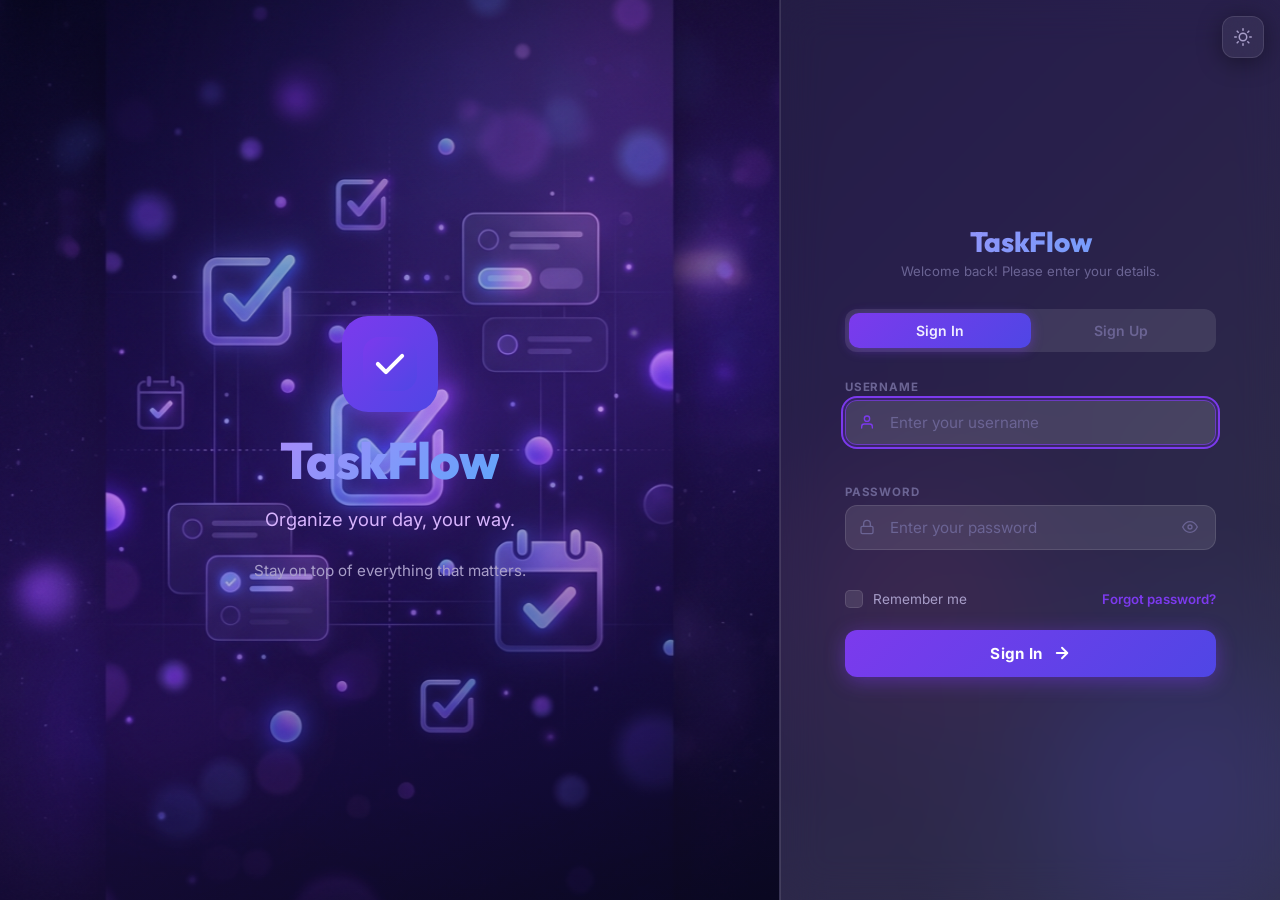
==== commit 5af4a766: "Enhance login page layout: add website title TaskFlow to card header and left hero panel" ====
--- a/login.html
+++ b/login.html
@@ -25,33 +25,40 @@
   <!-- ── Toast ── -->
   <div id="toast-container" class="toast-container" aria-live="polite" aria-atomic="true"></div>
 
-  <!-- ── Main auth card ── -->
+  <!-- ── Main auth wrapper ── -->
   <main class="auth-wrapper" role="main">
-    <div class="hero-bg-container" aria-hidden="true">
-      <div class="hero-bg-image"></div>
-      <div class="hero-bg-overlay"></div>
-    </div>
-
-    <!-- Logo / Brand -->
-    <div class="auth-brand">
-      <div class="brand-logo" aria-hidden="true">
-        <svg width="40" height="40" viewBox="0 0 40 40" fill="none" xmlns="http://www.w3.org/2000/svg">
-          <rect width="40" height="40" rx="12" fill="url(#brandGrad)"/>
-          <path d="M11 20l6 6 12-12" stroke="white" stroke-width="3" stroke-linecap="round" stroke-linejoin="round"/>
-          <defs>
-            <linearGradient id="brandGrad" x1="0" y1="0" x2="40" y2="40" gradientUnits="userSpaceOnUse">
-              <stop stop-color="#7C3AED"/>
-              <stop offset="1" stop-color="#4F46E5"/>
-            </linearGradient>
-          </defs>
-        </svg>
-      </div>
-      <h1 class="brand-name">TaskFlow</h1>
-      <p class="brand-tagline">Organize your day, your way.</p>
+
+    <!-- Left Hero Panel (moving background + branding) -->
+    <div class="auth-hero-panel">
+      <div class="hero-bg-container" aria-hidden="true">
+        <div class="hero-bg-image"></div>
+        <div class="hero-bg-overlay"></div>
+      </div>
+
+      <div class="auth-brand">
+        <div class="brand-logo" aria-hidden="true">
+          <svg width="40" height="40" viewBox="0 0 40 40" fill="none" xmlns="http://www.w3.org/2000/svg">
+            <rect width="40" height="40" rx="12" fill="url(#brandGrad)"/>
+            <path d="M11 20l6 6 12-12" stroke="white" stroke-width="3" stroke-linecap="round" stroke-linejoin="round"/>
+            <defs>
+              <linearGradient id="brandGrad" x1="0" y1="0" x2="40" y2="40" gradientUnits="userSpaceOnUse">
+                <stop stop-color="#7C3AED"/>
+                <stop offset="1" stop-color="#4F46E5"/>
+              </linearGradient>
+            </defs>
+          </svg>
+        </div>
+        <h1 class="brand-name">TaskFlow</h1>
+        <p class="brand-tagline">Organize your day, your way.</p>
+      </div>
     </div>
 
     <!-- Auth Card -->
     <div class="auth-card glass-card" id="auth-card">
+      <div class="card-brand-header">
+        <h2 class="card-brand-title">TaskFlow</h2>
+        <p class="card-brand-sub">Welcome back! Please enter your details.</p>
+      </div>
 
       <!-- Tab switcher -->
       <div class="auth-tabs" role="tablist" aria-label="Sign in or create account">
--- a/login.css
+++ b/login.css
@@ -239,6 +239,26 @@
   display: flex;
   flex-direction: column;
   gap: 24px;
+}
+
+.card-brand-header {
+  text-align: center;
+  margin-bottom: 2px;
+}
+.card-brand-title {
+  font-family: var(--font-heading);
+  font-size: clamp(1.5rem, 4vw, 1.75rem);
+  font-weight: 800;
+  background: linear-gradient(135deg, #a78bfa, #60a5fa);
+  -webkit-background-clip: text;
+  -webkit-text-fill-color: transparent;
+  background-clip: text;
+  letter-spacing: -0.01em;
+}
+.card-brand-sub {
+  font-size: 0.825rem;
+  color: var(--text-muted);
+  margin-top: 4px;
 }
 
 /* ─── 9. TABS ─── */
@@ -659,22 +679,24 @@
     gap: 0;
   }
 
-  /* Left panel — hero moving background image */
-  .auth-wrapper::before {
-    content: '';
-    display: block;
+  /* Left Hero Panel */
+  .auth-hero-panel {
     flex: 1;
-    background: rgba(15,12,41,0.5);
+    position: relative;
+    display: flex;
+    align-items: center;
+    justify-content: center;
+    min-height: 100vh;
+    overflow: hidden;
     border-right: 1px solid var(--border);
   }
 
   .hero-bg-container {
     display: block;
-    position: fixed;
-    top: 0;
-    left: 0;
-    width: 50%;
-    height: 100vh;
+    position: absolute;
+    inset: 0;
+    width: 100%;
+    height: 100%;
     overflow: hidden;
     z-index: 1;
     pointer-events: none;
@@ -689,28 +711,26 @@
     background: url('assets/login-bg.png') center center / cover no-repeat;
     animation: panAndZoomBg 22s cubic-bezier(0.4, 0, 0.2, 1) infinite alternate;
     will-change: transform;
-    filter: brightness(0.95) contrast(1.05);
+    filter: brightness(0.9) contrast(1.05);
   }
 
   .hero-bg-overlay {
     position: absolute;
     inset: 0;
-    background: linear-gradient(160deg, rgba(15,12,41,0.30) 0%, rgba(124,58,237,0.20) 50%, rgba(15,12,41,0.55) 100%);
-  }
-
-  /* Brand on the left */
+    background: linear-gradient(160deg, rgba(15,12,41,0.45) 0%, rgba(124,58,237,0.25) 50%, rgba(15,12,41,0.65) 100%);
+  }
+
+  /* Brand on the left inside hero panel */
   .auth-brand {
-    position: fixed;
-    left: 0;
-    top: 0;
-    width: 50%;
-    height: 100vh;
+    position: relative;
+    z-index: 10;
     display: flex;
     flex-direction: column;
     align-items: center;
     justify-content: center;
     gap: 20px;
     padding: 40px;
+    text-align: center;
     pointer-events: none;
     animation: none;
     opacity: 1;
@@ -718,24 +738,24 @@
   }
   .brand-logo { width: 96px; height: 96px; border-radius: 26px; }
   .brand-logo svg { width: 54px; height: 54px; }
-  .brand-name { font-size: 3rem; }
-  .brand-tagline { font-size: 1.1rem; }
+  .brand-name { font-size: 3.2rem; letter-spacing: -0.02em; }
+  .brand-tagline { font-size: 1.15rem; color: #d8b4fe; }
 
   /* Desktop hero extra text */
   .auth-brand::after {
     content: 'Stay on top of everything that matters.';
     display: block;
     font-size: 0.95rem;
-    color: var(--text-muted);
+    color: var(--text-secondary);
     text-align: center;
-    max-width: 300px;
+    max-width: 320px;
     line-height: 1.7;
     margin-top: 8px;
   }
 
   /* Right panel — form */
   .auth-card {
-    flex: 0 0 50%;
+    flex: 0 0 500px;
     min-height: 100vh;
     border-radius: 0;
     max-width: 520px;
